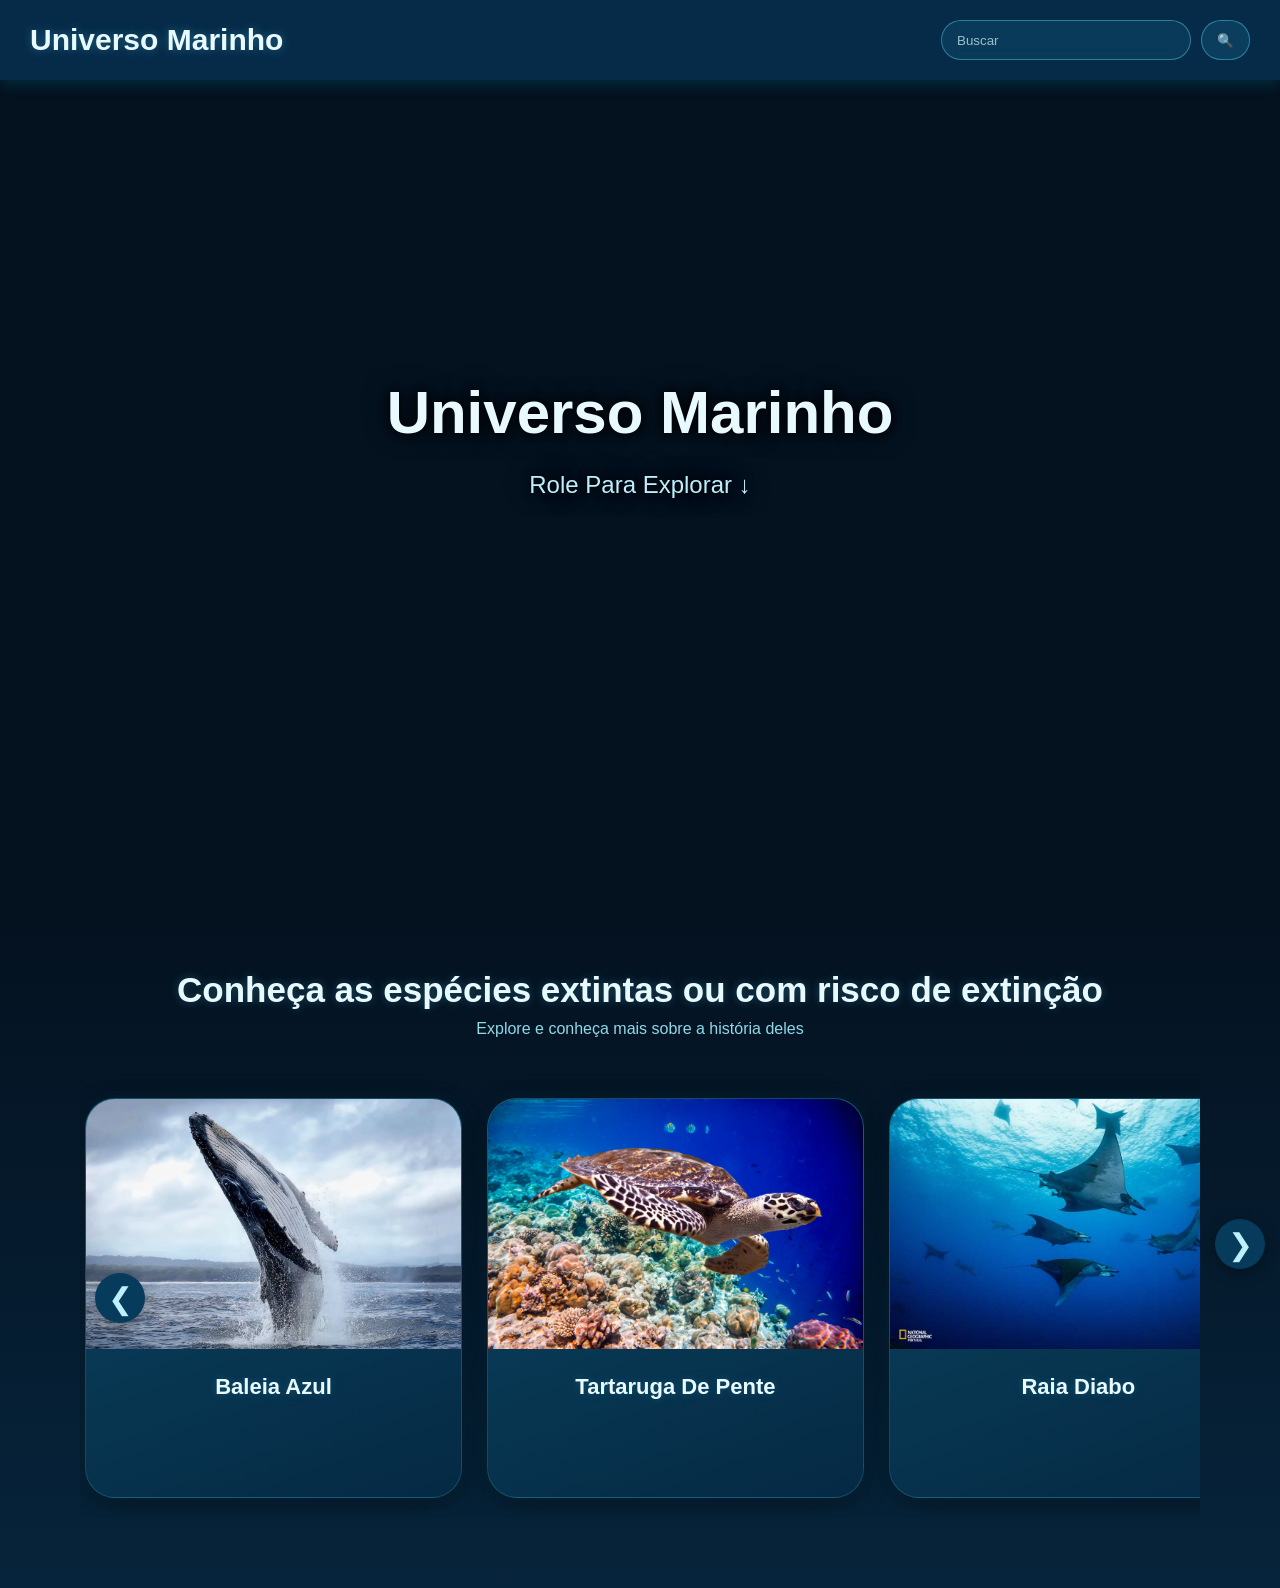
==== index.html @ 93537e13 ":construction: commit inicial" ====
<!DOCTYPE html>
<html lang="pt-BR">

<head>
    <meta charset="UTF-8">
    <meta name="viewport" content="width=device-width, initial-scale=1.0">

    <title>Universo Marinho</title>

    <style>

        *{
            box-sizing:border-box;
        }

        body{
            margin:0;
            font-family:Arial, sans-serif;

            background:#04111f;

            color:white;
        }


        .topo{
            position:fixed;
            top:0;
            left:0;

            width:100%;
            height:80px;

            background:#062b49;

            display:flex;
            justify-content:space-between;
            align-items:center;

            padding:0 30px;

            z-index:1000;
    
            box-shadow:0 3px 15px rgba(0, 180, 220, 0.20);
        }

        .topo h1{
            color:#e8faff;

            margin:0;

            font-size:30px;

            text-shadow:0 0 10px rgba(83, 210, 238, 0.35);
        }


        .pesquisa{
            display:flex;
            align-items:center;
            gap:10px;
        }

        .pesquisa input{
            width:250px;
            height:40px;

            padding:0 15px;

            
            background:rgba(35, 148, 180, 0.15);

            border:1px solid rgba(83, 210, 238, 0.45);

            border-radius:20px;

            color:white;

            outline:none;

            backdrop-filter:blur(8px);

            transition:0.3s;
        }

        .pesquisa input::placeholder{
            color:rgba(220,245,250,0.7);
        }

        .pesquisa input:focus{
            border-color:#53d2ee;

            box-shadow:
                0 0 10px rgba(83, 210, 238, 0.25);
        }

        .pesquisa button{
            height:40px;

            padding:0 15px;

            background:rgba(35, 148, 180, 0.18);

            border:1px solid rgba(83, 210, 238, 0.45);

            border-radius:20px;

            color:#bdeffc;

            cursor:pointer;

            transition:0.3s;
        }

        .pesquisa button:hover{
            background:#53d2ee;

            color:#04111f;
        }



        #animacao{
            position:relative;

            height:100vh;

            overflow:hidden;
        }

        #animacao video{
            width:100%;
            height:100%;

            object-fit:cover;
        }

        .titulo-video{
            position:absolute;

            top:50%;
            left:50%;

            transform:translate(-50%, -50%);

            color:white;

            text-align:center;

            text-shadow:
                0 0 10px #000,
                0 0 25px rgba(0,0,0,0.8);
        }

        .titulo-video h2{
            font-size:60px;

            margin:0;

            color:#e8faff;
        }

        .titulo-video p{
            font-size:24px;

            color:#bdeffc;
        }



        .area-carrossel{
            width:100%;

            padding:70px 80px;

            position:relative;

            overflow:hidden;

            background:
                linear-gradient(
                    180deg,
                    #04111f,
                    #06243b
                );
        }


        .titulo-carrossel{
            color:white;

            text-align:center;

            margin-bottom:40px;
        }

        .titulo-carrossel h2{
            font-size:35px;

            margin:0 0 10px;

            color:#e8faff;

            text-shadow:
                0 0 10px rgba(83,210,238,0.3);
        }

        .titulo-carrossel p{
            color:#8fd9e8;

            margin:0;
        }


        .carrossel{
            display:flex;

            align-items:center;

            position:relative;

            width:100%;
        }

        .cards{
            display:flex;

            gap:25px;

            width:100%;

            overflow:hidden;

            scroll-behavior:smooth;

            padding:20px 5px;
        }



        .bloco{
            min-width:250px;

            height:400px;

            background:
                linear-gradient(
                    160deg,
                    rgba(11, 72, 103, 0.95),
                    rgba(5, 42, 68, 0.98)
                );

            border-radius:30px;

            border:1px solid rgba(83,210,238,0.18);

            box-shadow:
                0 8px 25px rgba(0,0,0,0.35),
                0 0 15px rgba(35,148,180,0.08);

            display:flex;

            flex-direction:column;

            align-items:center;

            cursor:pointer;

            transition:0.4s;

            text-align:center;

            color:white;

            overflow:hidden;

            flex-shrink:0;
        }


        .bloco:hover{
            transform:translateY(-10px);

            border-color:rgba(83,210,238,0.55);

            box-shadow:
                0 12px 30px rgba(0,0,0,0.45),
                0 0 25px rgba(83,210,238,0.20);
        }



        .bloco img{
            width:100%;

            height:250px;

            object-fit:cover;

            display:block;
        }


        .bloco h2{
            margin:25px 10px 10px;

            font-size:22px;

            color:#e8faff;

            text-shadow:
                0 0 8px rgba(83,210,238,0.2);
        }


        .seta{
            position:absolute;

            top:50%;

            transform:translateY(-50%);

            width:50px;
            height:50px;

            border:none;

            border-radius:50%;

            background:#073b5c;

            color:#bdeffc;

            font-size:30px;

            cursor:pointer;

            z-index:10;

            display:flex;

            align-items:center;

            justify-content:center;

            transition:0.3s;

            box-shadow:
                0 4px 15px rgba(0,0,0,0.3);
        }


        .seta:hover{
            background:#53d2ee;

            color:#04111f;

            transform:
                translateY(-50%)
                scale(1.1);

            box-shadow:
                0 0 20px rgba(83,210,238,0.4);
        }


        .esquerda{
            left:15px;
        }

        .direita{
            right:15px;
        }



        @media(max-width:800px){

            .topo h1{
                font-size:22px;
            }

            .pesquisa input{
                width:150px;
            }

            .area-carrossel{
                padding:60px 50px;
            }

            .bloco{
                min-width:230px;
            }

        }

    </style>

</head>


<body>



    <header class="topo">

        <h1>Universo Marinho</h1>

        <div class="pesquisa">

            <input
                type="text"
                placeholder="Buscar"
            >

            <button>🔍</button>

        </div>

    </header>




    <section id="animacao">

        <video autoplay muted loop>

            <source
                src="aquario.mp4.mp4"
                type="video/mp4"
            >

        </video>


        <div class="titulo-video">

            <h2>Universo Marinho</h2>

            <p>Role Para Explorar ↓</p>

        </div>

    </section>




    <section class="area-carrossel">


        <div class="titulo-carrossel">

            <h2>Conheça as espécies extintas ou com risco de extinção</h2>

            <p>Explore e conheça mais sobre a história deles</p>

        </div>


        <div class="carrossel">



            <button
                class="seta esquerda"
                onclick="moverEsquerda()"
            >
                ❮
            </button>




            <div class="cards" id="cards">



                <div
                    class="bloco"
                    onclick="location.href='Baleia-Azul.html'"
                >

                    <img
                        src="baleia-azul.png"
                        alt="Baleia Azul"
                    >

                    <h2>Baleia Azul</h2>

                </div>


                <div
                    class="bloco"
                    onclick="location.href='Tartaruga-De-Pente.html'"
                >

                    <img
                        src="tartaruga-de-pente.jpg"
                        alt="Tartaruga-de-Pente"
                    >

                    <h2>Tartaruga De Pente</h2>

                </div>




                <div
                    class="bloco"
                    onclick="location.href='Raia-Diabo.html'"
                >

                    <img
                        src="raia-diabo.png"
                        alt="Raia-Diabo"
                    >

                    <h2>Raia Diabo</h2>

                </div>




                <div
                    class="bloco"
                    onclick="location.href='Cavalo-Marinho.html'"
                >

                    <img
                        src="cavalo-marinho.png"
                        alt="Cavalo-Marinho"
                    >

                    <h2>Cavalo Marinho</h2>

                </div>
                      

    <div
        class="bloco"
        onclick="location.href='foca-monge-do-havaí.html'"
    >

        <img
            src="foca-monge-do-havai.png"
            alt="Foca Monge Do Havaí"
        >

        <h2>Foca Monge Do Havaí</h2>

    </div>

    <div
        class="bloco"
        onclick="location.href='Vaquita.html'"
    >

        <img
            src="vaquita.png"
            alt="Vaquita"
        >

        <h2>Vaquita (Phocoena sinus)</h2>

    </div>



    <div
        class="bloco"
        onclick="location.href='Peixe-Boi.html'"
    >

        <img
            src="peixe-boi.png"
            alt="Peixe-Boi"
        >

        <h2>Peixe Boi</h2>

    </div>



    <div
        class="bloco"
        onclick="location.href='golfinho-corcunda-de-Taiwan.html'"
    >

        <img
            src="golfinho-corcunda-de-Taiwan.png"
            alt="golfinho-corcunda-de-Taiwan"
        >

        <h2>Golfinho Corcunda De Taiwan</h2>

    </div>



    <div
        class="bloco"
        onclick="location.href='tubarao-martelo-gigante.html'"
    >

        <img
            src="tubarao-martelo-gigante.png"
            alt="tubarao-martelo-gigante"
        >

        <h2>Tubarão martelo gigante</h2>

    </div>



    <div
        class="bloco"
        onclick="location.href='enguia-europeias.html'"
    >

        <img
            src=""
            alt="enguia-europeias"
        >


        <h2>Enguia Europeias</h2>

    </div>



    <div
        class="bloco"
        onclick="location.href='tubarao-anjo.html'"
    >

        <img
            src=""
            alt="tubarao-anjo"
        >

        <h2>Tubarão Anjo</h2>

    </div>



    <div
        class="bloco"
        onclick="location.href='estrela-do-mar-gigante.html'"
    >

        <img
            src=""
            alt="estrela-do-mar-gigante"
        >

        <h2>Estrela Do Mar Gigante</h2>

    </div>



    <div
        class="bloco"
        onclick="location.href='falsa-orca.html'"
    >

        <img
            src=""
            alt="falsa-orca"
        >

        <h2>Falsa Orca</h2>

    </div>


    <div
        class="bloco"
        onclick="location.href='poro-cor-de-rosa-e-cinza.html'"
    >

        <img
            src=""
            alt="poro-cor-de-rosa-e-cinza"
        >

        <h2>Poro Cor De Rosa E Cinza</h2>

    </div>



    <div
        class="bloco"
        onclick="location.href='leao-marinho.html'"
    >

        <img
            src=""
            alt="leao-marinho"
        >

        <h2>Leão Marinho</h2>

    </div>

    <!-- a partir daqui são os blocos que ainda não foram definidos os animais, por isso estão vazios-->


    <div
        class="bloco"
        onclick="location.href='.html'"
    >

        <img
            src=""
            alt=""
        >

        <h2></h2>

    </div>


    <div
        class="bloco"
        onclick="location.href='.html'"
    >

        <img
            src=""
            alt=""
        >

        <h2></h2>

    </div>


    <div
        class="bloco"
        onclick="location.href='.html'"
    >

        <img
            src=""
            alt=""
        >

        <h2></h2>

    </div>


    <div
        class="bloco"
        onclick="location.href='.html'"
    >

        <img
            src=""
            alt=""
        >

        <h2></h2>

    </div>


    <div
        class="bloco"
        onclick="location.href='.html'"
    >

        <img
            src=""
            alt=""
        >

        <h2></h2>

    </div>


    <div
        class="bloco"
        onclick="location.href='.html'"
    >

        <img
            src=""
            alt=""
        >

        <h2></h2>

    </div>


    
</div>


            </div>



            <button
                class="seta direita"
                onclick="moverDireita()"
            >
                ❯
            </button>


        </div>

    </section>
     <script>

        const cards = document.getElementById("cards");


        function moverDireita(){

            cards.scrollBy({

                left:300,

                behavior:"smooth"

            });

        }


        function moverEsquerda(){

            cards.scrollBy({

                left:-300,

                behavior:"smooth"

            });

        }

    </script>


</body>

</html>
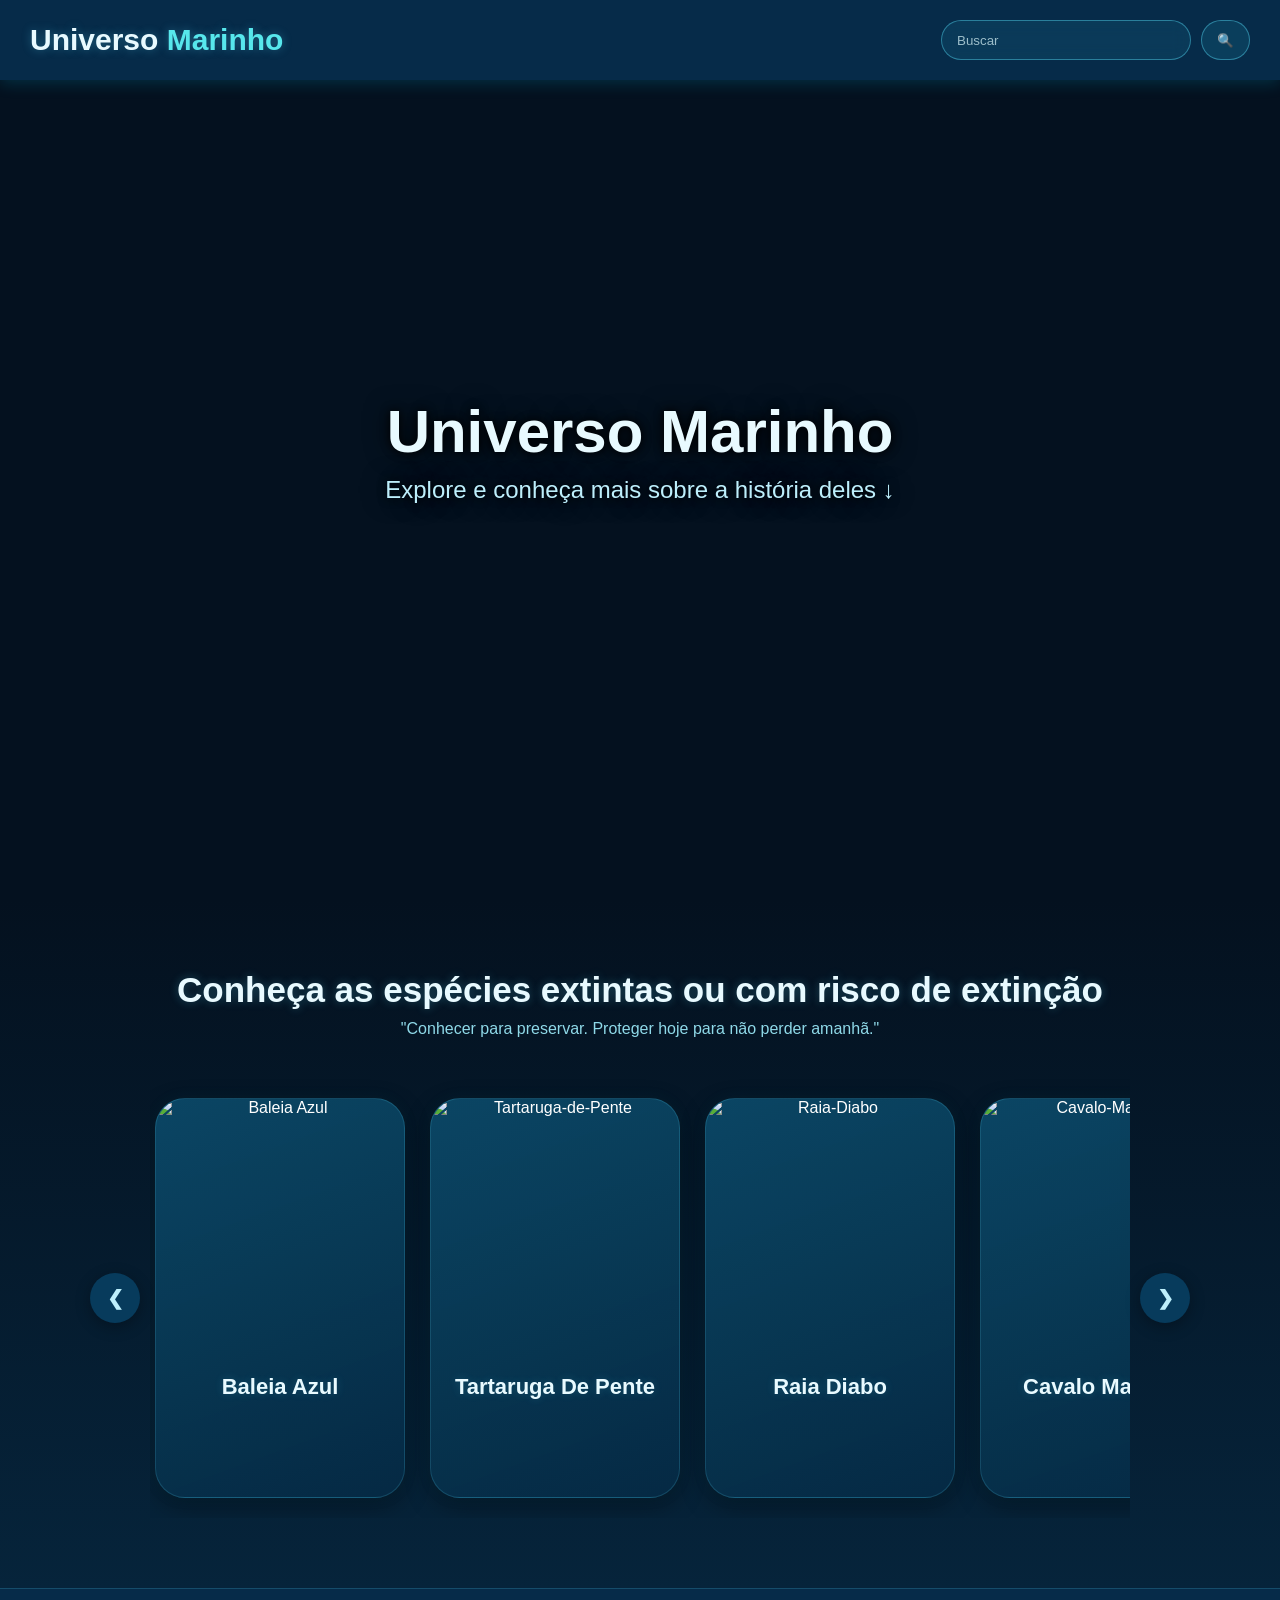
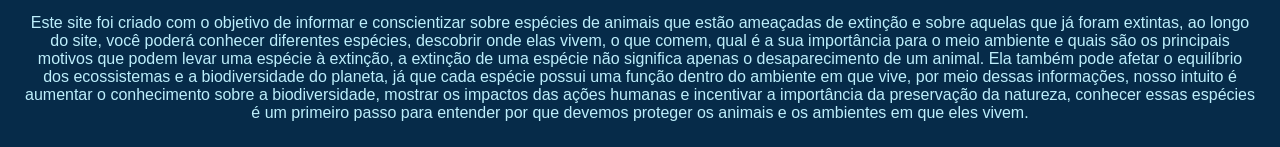
==== commit 29f3626b: "Site 80% pronto" ====
--- a/index.html
+++ b/index.html
@@ -2,410 +2,22 @@
 <html lang="pt-BR">
 
 <head>
+    <link rel="stylesheet" href="style.css">
+
     <meta charset="UTF-8">
     <meta name="viewport" content="width=device-width, initial-scale=1.0">
 
     <title>Universo Marinho</title>
 
-    <style>
-
-        *{
-            box-sizing:border-box;
-        }
-
-        body{
-            margin:0;
-            font-family:Arial, sans-serif;
-
-            background:#04111f;
-
-            color:white;
-        }
-
-
-        .topo{
-            position:fixed;
-            top:0;
-            left:0;
-
-            width:100%;
-            height:80px;
-
-            background:#062b49;
-
-            display:flex;
-            justify-content:space-between;
-            align-items:center;
-
-            padding:0 30px;
-
-            z-index:1000;
-    
-            box-shadow:0 3px 15px rgba(0, 180, 220, 0.20);
-        }
-
-        .topo h1{
-            color:#e8faff;
-
-            margin:0;
-
-            font-size:30px;
-
-            text-shadow:0 0 10px rgba(83, 210, 238, 0.35);
-        }
-
-
-        .pesquisa{
-            display:flex;
-            align-items:center;
-            gap:10px;
-        }
-
-        .pesquisa input{
-            width:250px;
-            height:40px;
-
-            padding:0 15px;
-
-            
-            background:rgba(35, 148, 180, 0.15);
-
-            border:1px solid rgba(83, 210, 238, 0.45);
-
-            border-radius:20px;
-
-            color:white;
-
-            outline:none;
-
-            backdrop-filter:blur(8px);
-
-            transition:0.3s;
-        }
-
-        .pesquisa input::placeholder{
-            color:rgba(220,245,250,0.7);
-        }
-
-        .pesquisa input:focus{
-            border-color:#53d2ee;
-
-            box-shadow:
-                0 0 10px rgba(83, 210, 238, 0.25);
-        }
-
-        .pesquisa button{
-            height:40px;
-
-            padding:0 15px;
-
-            background:rgba(35, 148, 180, 0.18);
-
-            border:1px solid rgba(83, 210, 238, 0.45);
-
-            border-radius:20px;
-
-            color:#bdeffc;
-
-            cursor:pointer;
-
-            transition:0.3s;
-        }
-
-        .pesquisa button:hover{
-            background:#53d2ee;
-
-            color:#04111f;
-        }
-
-
-
-        #animacao{
-            position:relative;
-
-            height:100vh;
-
-            overflow:hidden;
-        }
-
-        #animacao video{
-            width:100%;
-            height:100%;
-
-            object-fit:cover;
-        }
-
-        .titulo-video{
-            position:absolute;
-
-            top:50%;
-            left:50%;
-
-            transform:translate(-50%, -50%);
-
-            color:white;
-
-            text-align:center;
-
-            text-shadow:
-                0 0 10px #000,
-                0 0 25px rgba(0,0,0,0.8);
-        }
-
-        .titulo-video h2{
-            font-size:60px;
-
-            margin:0;
-
-            color:#e8faff;
-        }
-
-        .titulo-video p{
-            font-size:24px;
-
-            color:#bdeffc;
-        }
-
-
-
-        .area-carrossel{
-            width:100%;
-
-            padding:70px 80px;
-
-            position:relative;
-
-            overflow:hidden;
-
-            background:
-                linear-gradient(
-                    180deg,
-                    #04111f,
-                    #06243b
-                );
-        }
-
-
-        .titulo-carrossel{
-            color:white;
-
-            text-align:center;
-
-            margin-bottom:40px;
-        }
-
-        .titulo-carrossel h2{
-            font-size:35px;
-
-            margin:0 0 10px;
-
-            color:#e8faff;
-
-            text-shadow:
-                0 0 10px rgba(83,210,238,0.3);
-        }
-
-        .titulo-carrossel p{
-            color:#8fd9e8;
-
-            margin:0;
-        }
-
-
-        .carrossel{
-            display:flex;
-
-            align-items:center;
-
-            position:relative;
-
-            width:100%;
-        }
-
-        .cards{
-            display:flex;
-
-            gap:25px;
-
-            width:100%;
-
-            overflow:hidden;
-
-            scroll-behavior:smooth;
-
-            padding:20px 5px;
-        }
-
-
-
-        .bloco{
-            min-width:250px;
-
-            height:400px;
-
-            background:
-                linear-gradient(
-                    160deg,
-                    rgba(11, 72, 103, 0.95),
-                    rgba(5, 42, 68, 0.98)
-                );
-
-            border-radius:30px;
-
-            border:1px solid rgba(83,210,238,0.18);
-
-            box-shadow:
-                0 8px 25px rgba(0,0,0,0.35),
-                0 0 15px rgba(35,148,180,0.08);
-
-            display:flex;
-
-            flex-direction:column;
-
-            align-items:center;
-
-            cursor:pointer;
-
-            transition:0.4s;
-
-            text-align:center;
-
-            color:white;
-
-            overflow:hidden;
-
-            flex-shrink:0;
-        }
-
-
-        .bloco:hover{
-            transform:translateY(-10px);
-
-            border-color:rgba(83,210,238,0.55);
-
-            box-shadow:
-                0 12px 30px rgba(0,0,0,0.45),
-                0 0 25px rgba(83,210,238,0.20);
-        }
-
-
-
-        .bloco img{
-            width:100%;
-
-            height:250px;
-
-            object-fit:cover;
-
-            display:block;
-        }
-
-
-        .bloco h2{
-            margin:25px 10px 10px;
-
-            font-size:22px;
-
-            color:#e8faff;
-
-            text-shadow:
-                0 0 8px rgba(83,210,238,0.2);
-        }
-
-
-        .seta{
-            position:absolute;
-
-            top:50%;
-
-            transform:translateY(-50%);
-
-            width:50px;
-            height:50px;
-
-            border:none;
-
-            border-radius:50%;
-
-            background:#073b5c;
-
-            color:#bdeffc;
-
-            font-size:30px;
-
-            cursor:pointer;
-
-            z-index:10;
-
-            display:flex;
-
-            align-items:center;
-
-            justify-content:center;
-
-            transition:0.3s;
-
-            box-shadow:
-                0 4px 15px rgba(0,0,0,0.3);
-        }
-
-
-        .seta:hover{
-            background:#53d2ee;
-
-            color:#04111f;
-
-            transform:
-                translateY(-50%)
-                scale(1.1);
-
-            box-shadow:
-                0 0 20px rgba(83,210,238,0.4);
-        }
-
-
-        .esquerda{
-            left:15px;
-        }
-
-        .direita{
-            right:15px;
-        }
-
-
-
-        @media(max-width:800px){
-
-            .topo h1{
-                font-size:22px;
-            }
-
-            .pesquisa input{
-                width:150px;
-            }
-
-            .area-carrossel{
-                padding:60px 50px;
-            }
-
-            .bloco{
-                min-width:230px;
-            }
-
-        }
-
-    </style>
-
 </head>
 
 
 <body>
 
 
-
     <header class="topo">
 
-        <h1>Universo Marinho</h1>
+        <h1>Universo <span>Marinho</span></h1>
 
         <div class="pesquisa">
 
@@ -422,13 +34,12 @@
 
 
 
-
     <section id="animacao">
 
         <video autoplay muted loop>
 
             <source
-                src="aquario.mp4.mp4"
+                src="https://www.pexels.com/pt-br/download/video/38852465/"
                 type="video/mp4"
             >
 
@@ -439,7 +50,8 @@
 
             <h2>Universo Marinho</h2>
 
-            <p>Role Para Explorar ↓</p>
+            <p1>Explore e conheça mais sobre a história deles ↓</p1>
+
 
         </div>
 
@@ -455,13 +67,14 @@
 
             <h2>Conheça as espécies extintas ou com risco de extinção</h2>
 
-            <p>Explore e conheça mais sobre a história deles</p>
+            <p>
+                "Conhecer para preservar. Proteger hoje para não perder amanhã."
+            </p>
 
         </div>
 
 
         <div class="carrossel">
-
 
 
             <button
@@ -473,18 +86,18 @@
 
 
 
-
             <div class="cards" id="cards">
 
 
 
-                <div
-                    class="bloco"
-                    onclick="location.href='Baleia-Azul.html'"
-                >
-
-                    <img
-                        src="baleia-azul.png"
+
+                <div
+                    class="bloco"
+                    onclick="location.href='animal.html?animal=baleia-azul'"
+                >
+
+                    <img
+                        src="https://midias.correio24horas.com.br/2024/07/30/edicaseas-baleias-sao-seres-fantasticos-e-repletos-de-curiosidades-imagem-vladimir-turkenich---shutterstock-00kwuzmnbhju8.jpg"
                         alt="Baleia Azul"
                     >
 
@@ -493,13 +106,15 @@
                 </div>
 
 
-                <div
-                    class="bloco"
-                    onclick="location.href='Tartaruga-De-Pente.html'"
-                >
-
-                    <img
-                        src="tartaruga-de-pente.jpg"
+
+
+                <div
+                    class="bloco"
+                    onclick="location.href='animal.html?animal=tartaruga-de-pente'"
+                >
+
+                    <img
+                        src="https://www.infoescola.com/wp-content/uploads/2013/10/tartaruga-de-pente_211822132-1000x667.jpg"
                         alt="Tartaruga-de-Pente"
                     >
 
@@ -510,13 +125,14 @@
 
 
 
-                <div
-                    class="bloco"
-                    onclick="location.href='Raia-Diabo.html'"
-                >
-
-                    <img
-                        src="raia-diabo.png"
+
+                <div
+                    class="bloco"
+                    onclick="location.href='animal.html?animal=raia-diabo'"
+                >
+
+                    <img
+                        src="https://content.nationalgeographic.pt/medio/import/attachment/revistas/221/RaiasDiabo/r7.jpg"
                         alt="Raia-Diabo"
                     >
 
@@ -527,288 +143,160 @@
 
 
 
-                <div
-                    class="bloco"
-                    onclick="location.href='Cavalo-Marinho.html'"
-                >
-
-                    <img
-                        src="cavalo-marinho.png"
+
+                <div
+                    class="bloco"
+                    onclick="location.href='animal.html?animal=cavalo-marinho'"
+                >
+
+                    <img
+                        src="https://fishesofaustralia.net.au/images/image/HippocampProcerus4DHarasti.jpg"
                         alt="Cavalo-Marinho"
                     >
 
                     <h2>Cavalo Marinho</h2>
 
                 </div>
-                      
-
-    <div
-        class="bloco"
-        onclick="location.href='foca-monge-do-havaí.html'"
-    >
-
-        <img
-            src="foca-monge-do-havai.png"
-            alt="Foca Monge Do Havaí"
-        >
-
-        <h2>Foca Monge Do Havaí</h2>
-
-    </div>
-
-    <div
-        class="bloco"
-        onclick="location.href='Vaquita.html'"
-    >
-
-        <img
-            src="vaquita.png"
-            alt="Vaquita"
-        >
-
-        <h2>Vaquita (Phocoena sinus)</h2>
-
-    </div>
-
-
-
-    <div
-        class="bloco"
-        onclick="location.href='Peixe-Boi.html'"
-    >
-
-        <img
-            src="peixe-boi.png"
-            alt="Peixe-Boi"
-        >
-
-        <h2>Peixe Boi</h2>
-
-    </div>
-
-
-
-    <div
-        class="bloco"
-        onclick="location.href='golfinho-corcunda-de-Taiwan.html'"
-    >
-
-        <img
-            src="golfinho-corcunda-de-Taiwan.png"
-            alt="golfinho-corcunda-de-Taiwan"
-        >
-
-        <h2>Golfinho Corcunda De Taiwan</h2>
-
-    </div>
-
-
-
-    <div
-        class="bloco"
-        onclick="location.href='tubarao-martelo-gigante.html'"
-    >
-
-        <img
-            src="tubarao-martelo-gigante.png"
-            alt="tubarao-martelo-gigante"
-        >
-
-        <h2>Tubarão martelo gigante</h2>
-
-    </div>
-
-
-
-    <div
-        class="bloco"
-        onclick="location.href='enguia-europeias.html'"
-    >
-
-        <img
-            src=""
-            alt="enguia-europeias"
-        >
-
-
-        <h2>Enguia Europeias</h2>
-
-    </div>
-
-
-
-    <div
-        class="bloco"
-        onclick="location.href='tubarao-anjo.html'"
-    >
-
-        <img
-            src=""
-            alt="tubarao-anjo"
-        >
-
-        <h2>Tubarão Anjo</h2>
-
-    </div>
-
-
-
-    <div
-        class="bloco"
-        onclick="location.href='estrela-do-mar-gigante.html'"
-    >
-
-        <img
-            src=""
-            alt="estrela-do-mar-gigante"
-        >
-
-        <h2>Estrela Do Mar Gigante</h2>
-
-    </div>
-
-
-
-    <div
-        class="bloco"
-        onclick="location.href='falsa-orca.html'"
-    >
-
-        <img
-            src=""
-            alt="falsa-orca"
-        >
-
-        <h2>Falsa Orca</h2>
-
-    </div>
-
-
-    <div
-        class="bloco"
-        onclick="location.href='poro-cor-de-rosa-e-cinza.html'"
-    >
-
-        <img
-            src=""
-            alt="poro-cor-de-rosa-e-cinza"
-        >
-
-        <h2>Poro Cor De Rosa E Cinza</h2>
-
-    </div>
-
-
-
-    <div
-        class="bloco"
-        onclick="location.href='leao-marinho.html'"
-    >
-
-        <img
-            src=""
-            alt="leao-marinho"
-        >
-
-        <h2>Leão Marinho</h2>
-
-    </div>
-
-    <!-- a partir daqui são os blocos que ainda não foram definidos os animais, por isso estão vazios-->
-
-
-    <div
-        class="bloco"
-        onclick="location.href='.html'"
-    >
-
-        <img
-            src=""
-            alt=""
-        >
-
-        <h2></h2>
-
-    </div>
-
-
-    <div
-        class="bloco"
-        onclick="location.href='.html'"
-    >
-
-        <img
-            src=""
-            alt=""
-        >
-
-        <h2></h2>
-
-    </div>
-
-
-    <div
-        class="bloco"
-        onclick="location.href='.html'"
-    >
-
-        <img
-            src=""
-            alt=""
-        >
-
-        <h2></h2>
-
-    </div>
-
-
-    <div
-        class="bloco"
-        onclick="location.href='.html'"
-    >
-
-        <img
-            src=""
-            alt=""
-        >
-
-        <h2></h2>
-
-    </div>
-
-
-    <div
-        class="bloco"
-        onclick="location.href='.html'"
-    >
-
-        <img
-            src=""
-            alt=""
-        >
-
-        <h2></h2>
-
-    </div>
-
-
-    <div
-        class="bloco"
-        onclick="location.href='.html'"
-    >
-
-        <img
-            src=""
-            alt=""
-        >
-
-        <h2></h2>
-
-    </div>
-
-
-    
-</div>
+
+
+
+
+                <div
+                    class="bloco"
+                    onclick="location.href='animal.html?animal=foca-monge-do-havai'"
+                >
+
+                    <img
+                        src="https://thumb.wikimedia.org/wikipedia/commons/thumb/8/83/Monachus_schauinslandi.jpg/1920px-Monachus_schauinslandi.jpg?utm_source=pt.wikipedia.org&utm_campaign=index&utm_content=thumbnail"
+                        alt="Foca Monge Do Havaí"
+                    >
+
+                    <h2>Foca Monge Do Havaí</h2>
+
+                </div>
+
+
+
+
+                <div
+                    class="bloco"
+                    onclick="location.href='animal.html?animal=vaquita'"
+                >
+
+                    <img
+                        src="https://yaqupacha.de/wp-content/uploads/2026/04/vaquita_underwater_front.jpg"
+                        alt="Vaquita"
+                    >
+
+                    <h2>Vaquita (Phocoena sinus)</h2>
+
+                </div>
+
+
+
+
+                <div
+                    class="bloco"
+                    onclick="location.href='animal.html?animal=peixe-boi'"
+                >
+
+                    <img
+                        src="https://alnb.com.br/wp-content/uploads/2025/05/Femea-e-filhote.jpg"
+                        alt="Peixe-Boi"
+                    >
+
+                    <h2>Peixe Boi</h2>
+
+                </div>
+
+
+
+
+                <div
+                    class="bloco"
+                    onclick="location.href='animal.html?animal=golfinho-corcunda-de-taiwan'"
+                >
+
+                    <img
+                        src="https://www.fisheries.noaa.gov/s3/styles/full_width/s3/dam-migration/750x500-sousa-chinensis-taiwanensis.jpg?itok=Cv7T2cbA"
+                        alt="golfinho-corcunda-de-Taiwan"
+                    >
+
+                    <h2>Golfinho Corcunda De Taiwan</h2>
+
+                </div>
+
+
+
+
+                <div
+                    class="bloco"
+                    onclick="location.href='animal.html?animal=tubarao-martelo-gigante'"
+                >
+
+                    <img
+                        src="https://upload.wikimedia.org/wikipedia/commons/b/bd/Great_hammerhead2.jpg?utm_source=pt.wikipedia.org&utm_campaign=imageinfo&utm_content=thumbnail_unscaled"
+                        alt="tubarao-martelo-gigante"
+                    >
+
+                    <h2>Tubarão martelo gigante</h2>
+
+                </div>
+
+
+
+
+
+                <div
+                    class="bloco"
+                    onclick="location.href='animal.html?animal=enguia-europeia'"
+                >
+
+                    <img
+                        src="https://upload.wikimedia.org/wikipedia/commons/5/58/Anguilla_anguilla.jpg?utm_source=pt.wikipedia.org&utm_campaign=parser&utm_content=thumbnail_unscaled"
+                        alt="enguia-europeias"
+                    >
+
+                    <h2>Enguia Europeia (Anguilla anguilla)</h2>
+
+                </div>
+
+
+
+
+
+                <div
+                    class="bloco"
+                    onclick="location.href='animal.html?animal=tubarao-anjo'"
+                >
+
+                    <img
+                        src="https://sp-ao.shortpixel.ai/client/to_auto,q_lossless,ret_img,w_900/https://blogdopescador.com/wp-content/uploads/2022/10/cacao-anjo-4.jpg"
+                        alt="tubarao-anjo"
+                    >
+
+                    <h2>Tubarão Anjo (Squatina squatina)</h2>
+
+                </div>
+
+
+
+                <div
+                    class="bloco"
+                    onclick="location.href='animal.html?animal=estrela-do-mar-girassol'"
+                >
+
+                    <img
+                        src="https://super.abril.com.br/wp-content/uploads/2025/08/0708-estrelas-do-mar-layout_site.jpg?quality=70&w=640&h=360&crop=1"
+                        alt="estrela-do-mar-girassol"
+                    >
+
+                    <h2>
+                        Estrela Do Mar Girassol
+                        (Pycnopodia helianthoides)
+                    </h2>
+
+                </div>
 
 
             </div>
@@ -826,38 +314,13 @@
         </div>
 
     </section>
-     <script>
-
-        const cards = document.getElementById("cards");
-
-
-        function moverDireita(){
-
-            cards.scrollBy({
-
-                left:300,
-
-                behavior:"smooth"
-
-            });
-
-        }
-
-
-        function moverEsquerda(){
-
-            cards.scrollBy({
-
-                left:-300,
-
-                behavior:"smooth"
-
-            });
-
-        }
-
-    </script>
-
+
+
+    <script src="script.js"></script>
+    
+    <footer class="rodape">
+        <p>Este site foi criado com o objetivo de informar e conscientizar sobre espécies de animais que estão ameaçadas de extinção e sobre aquelas que já foram extintas, ao longo do site, você poderá conhecer diferentes espécies, descobrir onde elas vivem, o que comem, qual é a sua importância para o meio ambiente e quais são os principais motivos que podem levar uma espécie à extinção, a extinção de uma espécie não significa apenas o desaparecimento de um animal. Ela também pode afetar o equilíbrio dos ecossistemas e a biodiversidade do planeta, já que cada espécie possui uma função dentro do ambiente em que vive, por meio dessas informações, nosso intuito é aumentar o conhecimento sobre a biodiversidade, mostrar os impactos das ações humanas e incentivar a importância da preservação da natureza, conhecer essas espécies é um primeiro passo para entender por que devemos proteger os animais e os ambientes em que eles vivem.</p>
+    </footer>
 
 </body>
 
--- a/style.css
+++ b/style.css
@@ -0,0 +1,494 @@
+* {
+    margin: 0;
+    padding: 0;
+    box-sizing: border-box;
+}
+
+html {
+    scroll-behavior: smooth;
+}
+
+body {
+    font-family: Arial, Helvetica, sans-serif;
+    background: #04111f;
+    color: white;
+    overflow-x: hidden;
+}
+
+.topo {
+    position: fixed;
+    top: 0;
+    left: 0;
+    width: 100%;
+    height: 80px;
+    background: #062b49;
+    display: flex;
+    justify-content: space-between;
+    align-items: center;
+    padding: 0 30px;
+    z-index: 1000;
+    box-shadow: 0 3px 15px rgba(0, 180, 220, 0.20);
+}
+
+.topo h1 {
+    font-family: Arial, Helvetica, sans-serif;
+    color: #e8faff;
+    margin: 0;
+    font-size: 30px;
+    text-shadow: 0 0 10px rgba(83, 210, 238, 0.35);
+    white-space: nowrap;
+}
+
+.topo h1 span {
+    color: rgb(87, 231, 236);
+}
+
+.pesquisa {
+    display: flex;
+    align-items: center;
+    gap: 10px;
+}
+
+.pesquisa input {
+    width: 250px;
+    height: 40px;
+    padding: 0 15px;
+    background: rgba(35, 148, 180, 0.15);
+    border: 1px solid rgba(83, 210, 238, 0.45);
+    border-radius: 20px;
+    color: white;
+    outline: none;
+    backdrop-filter: blur(8px);
+    transition: 0.3s;
+}
+
+.pesquisa input::placeholder {
+    color: rgba(220, 245, 250, 0.7);
+}
+
+.pesquisa input:focus {
+    border-color: #53d2ee;
+    box-shadow: 0 0 10px rgba(83, 210, 238, 0.25);
+}
+
+.pesquisa button {
+    height: 40px;
+    padding: 0 15px;
+    background: rgba(35, 148, 180, 0.18);
+    border: 1px solid rgba(83, 210, 238, 0.45);
+    border-radius: 20px;
+    color: #bdeffc;
+    cursor: pointer;
+    transition: 0.3s;
+}
+
+.pesquisa button:hover {
+    background: #53d2ee;
+    color: #04111f;
+}
+
+#animacao {
+    position: relative;
+    width: 100%;
+    height: 100vh;
+    overflow: hidden;
+}
+
+#animacao video {
+    width: 100%;
+    height: 100%;
+    object-fit: cover;
+}
+
+.titulo-video {
+    position: absolute;
+    top: 50%;
+    left: 50%;
+    transform: translate(-50%, -50%);
+    width: 90%;
+    color: white;
+    text-align: center;
+    text-shadow: 0 0 10px #000, 0 0 25px rgba(0, 0, 0, 0.8);
+}
+
+.titulo-video h2 {
+    font-size: 60px;
+    margin: 0;
+    color: #e8faff;
+}
+
+.titulo-video p1 {
+    display: block;
+    margin-top: 10px;
+    font-size: 24px;
+    color: #bdeffc;
+}
+
+.area-carrossel {
+    width: 100%;
+    padding: 70px 80px;
+    position: relative;
+    overflow: hidden;
+    background: linear-gradient(180deg, #04111f, #06243b);
+}
+
+.titulo-carrossel {
+    color: white;
+    text-align: center;
+    margin-bottom: 40px;
+}
+
+.titulo-carrossel h2 {
+    font-size: 35px;
+    margin: 0 0 10px;
+    color: #e8faff;
+    text-shadow: 0 0 10px rgba(83, 210, 238, 0.3);
+}
+
+.titulo-carrossel p {
+    color: #8fd9e8;
+    margin: 0;
+}
+
+.carrossel {
+    display: flex;
+    align-items: center;
+    position: relative;
+    width: 100%;
+    padding: 0 70px;
+}
+
+.cards {
+    display: flex;
+    gap: 25px;
+    width: 100%;
+    overflow-x: auto;
+    overflow-y: hidden;
+    scroll-behavior: smooth;
+    padding: 20px 5px;
+    scrollbar-width: none;
+}
+
+.cards::-webkit-scrollbar {
+    display: none;
+}
+
+.bloco {
+    position: relative;
+    min-width: 250px;
+    height: 400px;
+    background: linear-gradient(160deg, rgba(11, 72, 103, 0.95), rgba(5, 42, 68, 0.98));
+    border-radius: 30px;
+    border: 1px solid rgba(83, 210, 238, 0.18);
+    box-shadow: 0 8px 25px rgba(0, 0, 0, 0.35), 0 0 15px rgba(35, 148, 180, 0.08);
+    display: flex;
+    flex-direction: column;
+    align-items: center;
+    cursor: pointer;
+    transition: 0.4s;
+    text-align: center;
+    color: white;
+    overflow: hidden;
+    flex-shrink: 0;
+}
+
+.bloco::after {
+    content: "";
+    position: absolute;
+    inset: 0;
+    background: rgba(75, 200, 231, 0);
+    transition: 0.4s;
+    pointer-events: none;
+}
+
+.bloco:hover::after {
+    background: rgba(3, 4, 90, 0.37);
+}
+
+.bloco:hover {
+    transform: translateY(-10px);
+    filter: brightness(0.6);
+    border-color: rgba(83, 210, 238, 0.55);
+    box-shadow: 0 12px 30px rgba(0, 0, 0, 0.45), 0 0 25px rgba(83, 210, 238, 0.20);
+}
+
+.bloco img {
+    width: 100%;
+    height: 250px;
+    object-fit: cover;
+    display: block;
+}
+
+.bloco h2 {
+    margin: 25px 10px 10px;
+    font-size: 22px;
+    color: #e8faff;
+    text-shadow: 0 0 8px rgba(83, 210, 238, 0.2);
+}
+
+.seta {
+    position: absolute;
+    top: 50%;
+    transform: translateY(-50%);
+    width: 50px;
+    height: 50px;
+    border: none;
+    border-radius: 50%;
+    background: #073b5c;
+    color: #bdeffc;
+    font-size: 20px;
+    font-family: Arial, sans-serif;
+    font-weight: bold;
+    cursor: pointer;
+    z-index: 10;
+    display: flex;
+    align-items: center;
+    justify-content: center;
+    padding: 0;
+    line-height: 1;
+    transition: 0.3s;
+    box-shadow: 0 4px 15px rgba(0, 0, 0, 0.3);
+}
+
+.seta:hover {
+    background: #53d2eec5;
+    color: #04111f;
+    transform: translateY(-50%) scale(1.1);
+    box-shadow: 0 0 20px rgba(83, 210, 238, 0.4);
+}
+
+.esquerda {
+    left: 10px;
+}
+
+.direita {
+    right: 10px;
+}
+
+.rodape {
+    width: 100%;
+    background: #062b49;
+    color: #bdeffc;
+    text-align: center;
+    padding: 25px;
+    font-size: 16px;
+    border-top: 1px solid rgba(83, 210, 238, 0.2);
+}
+
+.rodape p {
+    margin: 0;
+}
+
+@media (max-width: 800px) {
+    .topo {
+        height: 70px;
+        padding: 0 20px;
+    }
+
+    .topo h1 {
+        font-size: 22px;
+    }
+
+    .pesquisa {
+        gap: 6px;
+    }
+
+    .pesquisa input {
+        width: 150px;
+        height: 36px;
+    }
+
+    .pesquisa button {
+        height: 36px;
+        padding: 0 12px;
+    }
+
+    .titulo-video h2 {
+        font-size: 45px;
+    }
+
+    .titulo-video p1 {
+        font-size: 20px;
+    }
+
+    .area-carrossel {
+        padding: 60px 40px;
+    }
+
+    .titulo-carrossel h2 {
+        font-size: 30px;
+    }
+
+    .carrossel {
+        padding: 0 55px;
+    }
+
+    .bloco {
+        min-width: 230px;
+        height: 380px;
+    }
+
+    .bloco img {
+        height: 230px;
+    }
+}
+
+@media (max-width: 600px) {
+    .topo {
+        height: auto;
+        min-height: 65px;
+        padding: 12px 15px;
+        gap: 10px;
+    }
+
+    .topo h1 {
+        font-size: 18px;
+    }
+
+    .pesquisa {
+        flex: 1;
+        justify-content: flex-end;
+    }
+
+    .pesquisa input {
+        width: 100%;
+        max-width: 130px;
+        height: 34px;
+        padding: 0 12px;
+        font-size: 13px;
+    }
+
+    .pesquisa button {
+        width: 36px;
+        height: 34px;
+        padding: 0;
+        font-size: 14px;
+    }
+
+    #animacao {
+        height: 80vh;
+        min-height: 500px;
+    }
+
+    .titulo-video {
+        width: 92%;
+    }
+
+    .titulo-video h2 {
+        font-size: 38px;
+    }
+
+    .titulo-video p1 {
+        font-size: 17px;
+        line-height: 1.5;
+    }
+
+    .area-carrossel {
+        padding: 45px 15px;
+    }
+
+    .titulo-carrossel {
+        margin-bottom: 25px;
+    }
+
+    .titulo-carrossel h2 {
+        font-size: 25px;
+        line-height: 1.3;
+    }
+
+    .titulo-carrossel p {
+        font-size: 14px;
+        line-height: 1.5;
+    }
+
+    .carrossel {
+        padding: 0 40px;
+    }
+
+    .cards {
+        gap: 15px;
+        padding: 15px 3px;
+    }
+
+    .bloco {
+        min-width: 220px;
+        height: 350px;
+        border-radius: 25px;
+    }
+
+    .bloco img {
+        height: 215px;
+    }
+
+    .bloco h2 {
+        font-size: 19px;
+        margin: 20px 8px 10px;
+    }
+
+    .seta {
+        width: 40px;
+        height: 40px;
+        font-size: 17px;
+    }
+
+    .esquerda {
+        left: 0;
+    }
+
+    .direita {
+        right: 0;
+    }
+
+    .rodape {
+        padding: 20px 15px;
+        font-size: 13px;
+        line-height: 1.6;
+    }
+}
+
+@media (max-width: 400px) {
+    .topo {
+        padding: 10px 10px;
+    }
+
+    .topo h1 {
+        font-size: 16px;
+    }
+
+    .pesquisa input {
+        max-width: 105px;
+    }
+
+    .titulo-video h2 {
+        font-size: 32px;
+    }
+
+    .titulo-video p1 {
+        font-size: 15px;
+    }
+
+    .area-carrossel {
+        padding: 40px 10px;
+    }
+
+    .titulo-carrossel h2 {
+        font-size: 22px;
+    }
+
+    .carrossel {
+        padding: 0 35px;
+    }
+
+    .bloco {
+        min-width: 205px;
+        height: 330px;
+    }
+
+    .bloco img {
+        height: 195px;
+    }
+
+    .bloco h2 {
+        font-size: 17px;
+    }
+}
